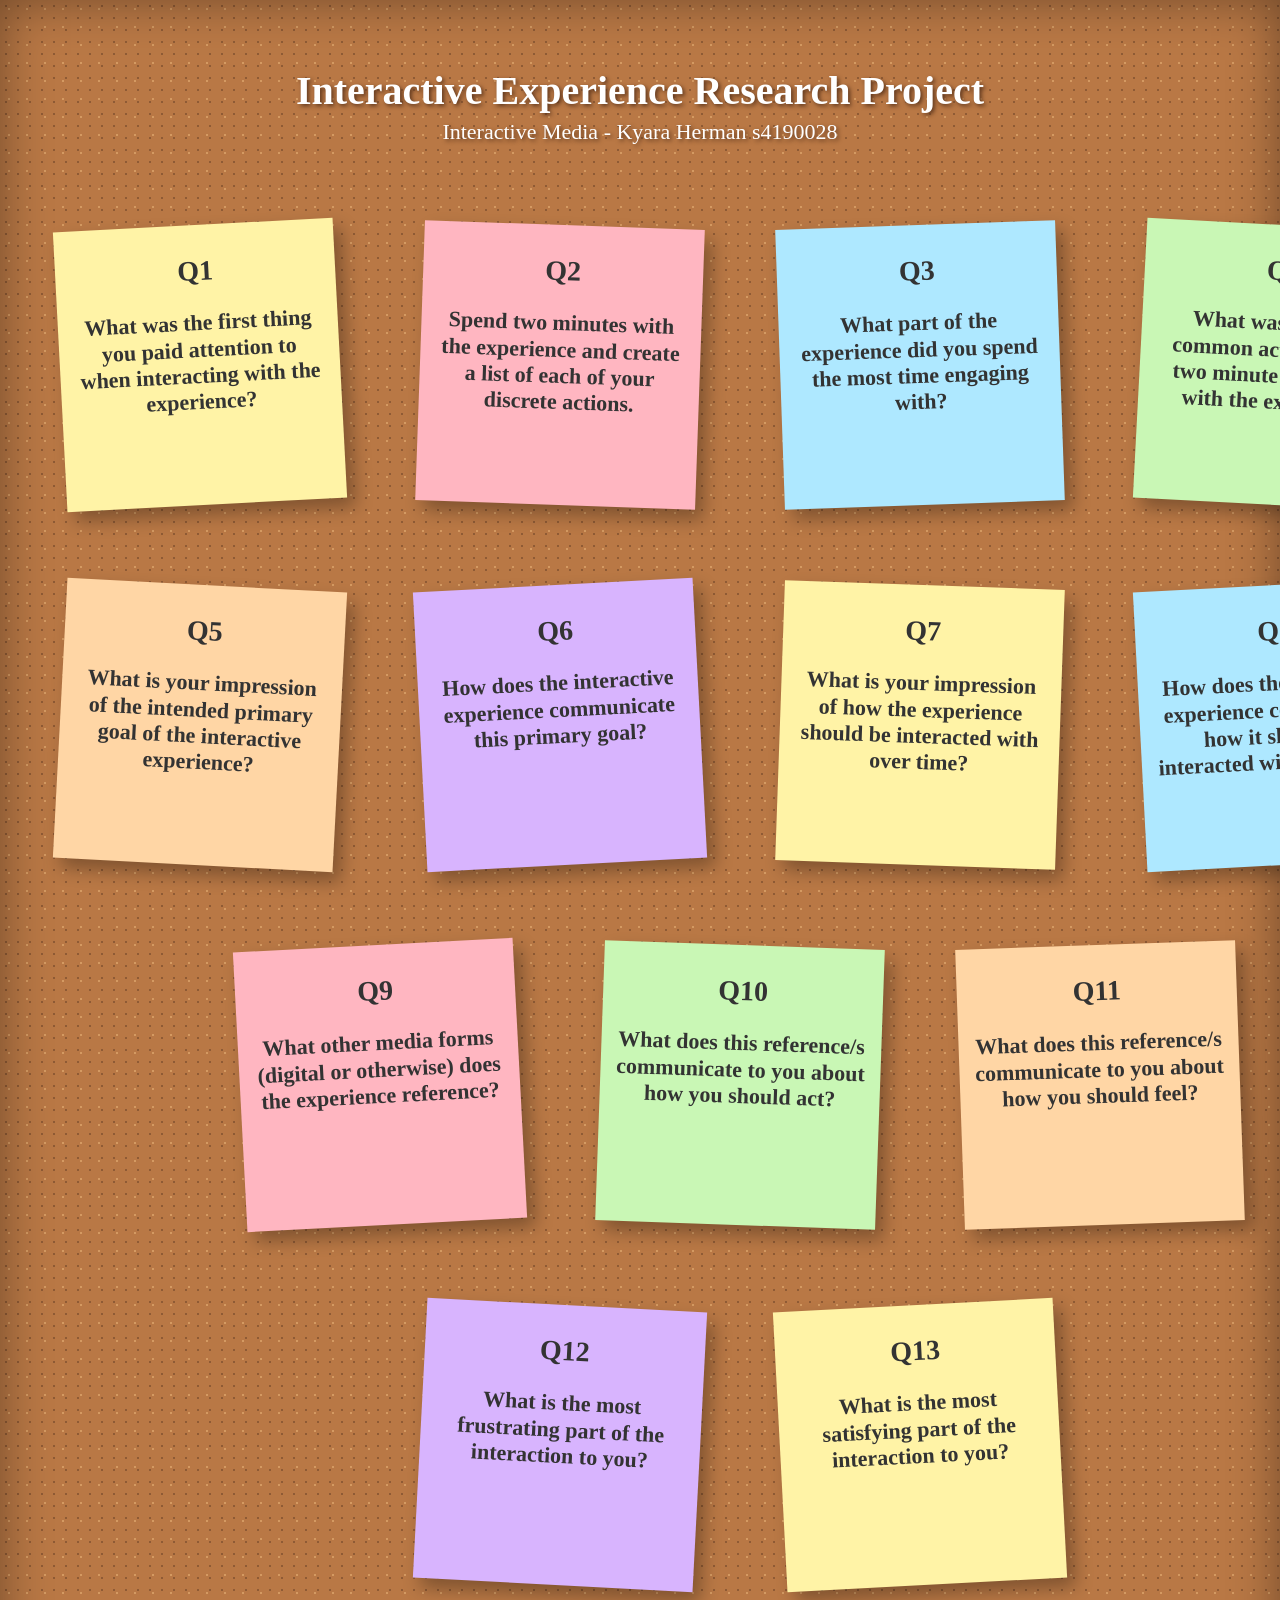
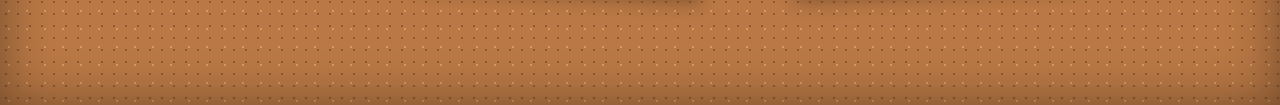
==== Assessment1/index.html @ b65ceee5 "Update index.html" ====
<!DOCTYPE html>
<html lang="en">
<head>
    <meta charset="UTF-8">
    <meta name="viewport" content="width=device-width, initial-scale=1.0">

    <title>Interactive Experience Research Project</title>

    <link rel="stylesheet" href="style.css">
</head>

<body>

<div class="corkboard">

    <h1>Interactive Experience Research Project</h1>
    <h2>Interactive Media - Kyara Herman s4190028</h2>


    <!-- ========================= -->
    <!-- STICKY NOTES -->
    <!-- ========================= -->

    <div class="notes">


        <!-- ROW 1 -->

        <div class="note-row">

            <!-- Q1 -->
            <div class="interactive-note">
                <input type="checkbox" id="q1">

                <label for="q1" class="sticky-note">
                    <h2>Q1</h2>
                    <h3>What was the first thing you paid attention to when interacting with the experience?</h3>
                </label>

                <div class="popup">
                    <label for="q1" class="popup-background"></label>

                    <div class="big-note">
                        <h2>Q1</h2>
                        <p>The first thing I paid attention to was how interactive it was. The experience heavily relies on user participation. I had to scroll to each section to read and the headings would bend to the direction I scrolled in. In the opening page, I was able to read a brief introduction of the experience by dragging my cursor around, which revealed a path of words. The doodles also followed the direction of my cursor. I was also able to pause or skip the video anytime I wanted. I found this very unique and interesting and it stood out to me.</p>
                    </div>
                </div>
            </div>


            <!-- Q2 -->
            <div class="interactive-note">
                <input type="checkbox" id="q2">

                <label for="q2" class="sticky-note">
                    <h2>Q2</h2>
                    <h3>Spend two minutes with the experience and create a list of each of your discrete actions.</h3>
                </label>

                <div class="popup">
                    <label for="q2" class="popup-background"></label>

                    <div class="big-note">
                        <h2>Q2</h2>
                        <p>YOUR ANSWER HERE</p>
                    </div>
                </div>
            </div>


            <!-- Q3 -->
            <div class="interactive-note">
                <input type="checkbox" id="q3">

                <label for="q3" class="sticky-note">
                    <h2>Q3</h2>
                    <h3>What part of the experience did you spend the most time engaging with?</h3>
                </label>

                <div class="popup">
                    <label for="q3" class="popup-background"></label>

                    <div class="big-note">
                        <h2>Q3</h2>
                        <p>YOUR ANSWER HERE</p>
                    </div>
                </div>
            </div>


            <!-- Q4 -->
            <div class="interactive-note">
                <input type="checkbox" id="q4">

                <label for="q4" class="sticky-note">
                    <h2>Q4</h2>
                    <h3>What was the most common action in your two minute interaction with the experience?</h3>
                </label>

                <div class="popup">
                    <label for="q4" class="popup-background"></label>

                    <div class="big-note">
                        <h2>Q4</h2>
                        <p>YOUR ANSWER HERE</p>
                    </div>
                </div>
            </div>

        </div>


        <!-- ROW 2 -->

        <div class="note-row">

            <!-- Q5 -->
            <div class="interactive-note">
                <input type="checkbox" id="q5">

                <label for="q5" class="sticky-note">
                    <h2>Q5</h2>
                    <h3>What is your impression of the intended primary goal of the interactive experience?</h3>
                </label>

                <div class="popup">
                    <label for="q5" class="popup-background"></label>

                    <div class="big-note">
                        <h2>Q5</h2>
                        <p>YOUR ANSWER HERE</p>
                    </div>
                </div>
            </div>


            <!-- Q6 -->
            <div class="interactive-note">
                <input type="checkbox" id="q6">

                <label for="q6" class="sticky-note">
                    <h2>Q6</h2>
                    <h3>How does the interactive experience communicate this primary goal?</h3>
                </label>

                <div class="popup">
                    <label for="q6" class="popup-background"></label>

                    <div class="big-note">
                        <h2>Q6</h2>
                        <p>YOUR ANSWER HERE</p>
                    </div>
                </div>
            </div>


            <!-- Q7 -->
            <div class="interactive-note">
                <input type="checkbox" id="q7">

                <label for="q7" class="sticky-note">
                    <h2>Q7</h2>
                    <h3>What is your impression of how the experience should be interacted with over time?</h3>
                </label>

                <div class="popup">
                    <label for="q7" class="popup-background"></label>

                    <div class="big-note">
                        <h2>Q7</h2>
                        <p>YOUR ANSWER HERE</p>
                    </div>
                </div>
            </div>


            <!-- Q8 -->
            <div class="interactive-note">
                <input type="checkbox" id="q8">

                <label for="q8" class="sticky-note">
                    <h2>Q8</h2>
                    <h3>How does the interactive experience communicate how it should be interacted with over time?</h3>
                </label>

                <div class="popup">
                    <label for="q8" class="popup-background"></label>

                    <div class="big-note">
                        <h2>Q8</h2>
                        <p>YOUR ANSWER HERE</p>
                    </div>
                </div>
            </div>

        </div>


        <!-- ROW 3 -->

        <div class="note-row">

            <!-- Q9 -->
            <div class="interactive-note">
                <input type="checkbox" id="q9">

                <label for="q9" class="sticky-note">
                    <h2>Q9</h2>
                    <h3>What other media forms (digital or otherwise) does the experience reference?</h3>
                </label>

                <div class="popup">
                    <label for="q9" class="popup-background"></label>

                    <div class="big-note">
                        <h2>Q9</h2>
                        <p>YOUR ANSWER HERE</p>
                    </div>
                </div>
            </div>


            <!-- Q10 -->
            <div class="interactive-note">
                <input type="checkbox" id="q10">

                <label for="q10" class="sticky-note">
                    <h2>Q10</h2>
                    <h3>What does this reference/s communicate to you about how you should act?</h3>
                </label>

                <div class="popup">
                    <label for="q10" class="popup-background"></label>

                    <div class="big-note">
                        <h2>Q10</h2>
                        <p>YOUR ANSWER HERE</p>
                    </div>
                </div>
            </div>


            <!-- Q11 -->
            <div class="interactive-note">
                <input type="checkbox" id="q11">

                <label for="q11" class="sticky-note">
                    <h2>Q11</h2>
                    <h3>What does this reference/s communicate to you about how you should feel?</h3>
                </label>

                <div class="popup">
                    <label for="q11" class="popup-background"></label>

                    <div class="big-note">
                        <h2>Q11</h2>
                        <p>YOUR ANSWER HERE</p>
                    </div>
                </div>
            </div>

        </div>


        <!-- ROW 4 -->

        <div class="note-row">

            <!-- Q12 -->
            <div class="interactive-note">
                <input type="checkbox" id="q12">

                <label for="q12" class="sticky-note">
                    <h2>Q12</h2>
                    <h3>What is the most frustrating part of the interaction to you?</h3>
                </label>

                <div class="popup">
                    <label for="q12" class="popup-background"></label>

                    <div class="big-note">
                        <h2>Q12</h2>
                        <p>YOUR ANSWER HERE</p>
                    </div>
                </div>
            </div>


            <!-- Q13 -->
            <div class="interactive-note">
                <input type="checkbox" id="q13">

                <label for="q13" class="sticky-note">
                    <h2>Q13</h2>
                    <h3>What is the most satisfying part of the interaction to you?</h3>
                </label>

                <div class="popup">
                    <label for="q13" class="popup-background"></label>

                    <div class="big-note">
                        <h2>Q13</h2>
                        <p>YOUR ANSWER HERE</p>
                    </div>
                </div>
            </div>

        </div>

    </div>

</div>

</body>
</html>
---- Assessment1/style.css ----
body {
    margin: 0;
    font-family: Arial, sans-serif;
}

.corkboard {
    min-height: 100vh;
    position: relative;
    padding: 40px;
    background-color: #b97845;
    background-image:
        radial-gradient(#8f5b35 1px, transparent 1px),
        radial-gradient(#d49a62 1px, transparent 1px);
    background-size: 12px 12px, 18px 18px;
    box-shadow: inset 0 0 50px rgba(0, 0, 0, 0.4);
}

h1 {
    text-align: center;
    color: white;
    font-size: 40px;
    font-family: Georgia, serif;
    text-shadow: 2px 2px 4px #5c351c;
    margin-bottom: 5px;
}

.corkboard > h2 {
    text-align: center;
    color: white;
    font-size: 22px;
    font-weight: normal;
    font-family: Georgia, serif;
    text-shadow: 2px 2px 4px #5c351c;
    margin-top: 0;
}

.notes {
    display: flex;
    flex-direction: column;
    gap: 80px;
    margin: 80px auto;
    width: 1400px;
}

.note-row {
    display: flex;
    justify-content: center;
    gap: 80px;
}

.interactive-note {
    position: relative;
}

.interactive-note input {
    display: none;
}

.sticky-note {
    display: block;
    position: relative;
    width: 280px;
    height: 280px;
    padding: 15px;
    box-sizing: border-box;
    box-shadow:
        8px 10px 18px rgba(0, 0, 0, 0.3);
    font-family: Georgia, serif;
    cursor: pointer;
}

.sticky-note:hover {
    box-shadow:
        10px 14px 22px rgba(0, 0, 0, 0.4);
    transform: scale(1.03) rotate(0deg) !important;
    transition: 0.2s;
}

.sticky-note h2 {
    font-size: 28px;
    font-family: Georgia, serif;
    color: #333;
    margin-top: 15px;
    text-shadow: none;
    text-align: center;
}

.sticky-note h3 {
    font-size: 22px;
    font-family: Georgia, serif;
    color: #333;
    margin-top: 10px;
    text-shadow: none;
    text-align: center;
    line-height: 1.2;
    overflow-wrap: break-word;
}


/* =========================
   NOTE COLOURS
   ========================= */


/* ROW 1 */

.note-row:nth-child(1) .interactive-note:nth-child(1) .sticky-note {
    background: #fff3a6;
}

.note-row:nth-child(1) .interactive-note:nth-child(2) .sticky-note {
    background: #ffb6c1;
}

.note-row:nth-child(1) .interactive-note:nth-child(3) .sticky-note {
    background: #aee8ff;
}

.note-row:nth-child(1) .interactive-note:nth-child(4) .sticky-note {
    background: #c9f7b5;
}


/* ROW 2 */

.note-row:nth-child(2) .interactive-note:nth-child(1) .sticky-note {
    background: #ffd6a5;
}

.note-row:nth-child(2) .interactive-note:nth-child(2) .sticky-note {
    background: #d8b4fe;
}

.note-row:nth-child(2) .interactive-note:nth-child(3) .sticky-note {
    background: #fff3a6;
}

.note-row:nth-child(2) .interactive-note:nth-child(4) .sticky-note {
    background: #aee8ff;
}


/* ROW 3 */

.note-row:nth-child(3) .interactive-note:nth-child(1) .sticky-note {
    background: #ffb6c1;
}

.note-row:nth-child(3) .interactive-note:nth-child(2) .sticky-note {
    background: #c9f7b5;
}

.note-row:nth-child(3) .interactive-note:nth-child(3) .sticky-note {
    background: #ffd6a5;
}


/* ROW 4 */

.note-row:nth-child(4) .interactive-note:nth-child(1) .sticky-note {
    background: #d8b4fe;
}

.note-row:nth-child(4) .interactive-note:nth-child(2) .sticky-note {
    background: #fff3a6;
}


/* =========================
   NOTE ROTATIONS
   ========================= */


/* ROW 1 */

.note-row:nth-child(1) .interactive-note:nth-child(1) .sticky-note {
    transform: rotate(-3deg);
}

.note-row:nth-child(1) .interactive-note:nth-child(2) .sticky-note {
    transform: rotate(2deg);
}

.note-row:nth-child(1) .interactive-note:nth-child(3) .sticky-note {
    transform: rotate(-2deg);
}

.note-row:nth-child(1) .interactive-note:nth-child(4) .sticky-note {
    transform: rotate(3deg);
}


/* ROW 2 */

.note-row:nth-child(2) .interactive-note:nth-child(1) .sticky-note {
    transform: rotate(3deg);
}

.note-row:nth-child(2) .interactive-note:nth-child(2) .sticky-note {
    transform: rotate(-3deg);
}

.note-row:nth-child(2) .interactive-note:nth-child(3) .sticky-note {
    transform: rotate(2deg);
}

.note-row:nth-child(2) .interactive-note:nth-child(4) .sticky-note {
    transform: rotate(-3deg);
}


/* ROW 3 */

.note-row:nth-child(3) .interactive-note:nth-child(1) .sticky-note {
    transform: rotate(-3deg);
}

.note-row:nth-child(3) .interactive-note:nth-child(2) .sticky-note {
    transform: rotate(2deg);
}

.note-row:nth-child(3) .interactive-note:nth-child(3) .sticky-note {
    transform: rotate(-2deg);
}


/* ROW 4 */

.note-row:nth-child(4) .interactive-note:nth-child(1) .sticky-note {
    transform: rotate(3deg);
}

.note-row:nth-child(4) .interactive-note:nth-child(2) .sticky-note {
    transform: rotate(-3deg);
}


/* =========================
   POPUP
   ========================= */

.popup {
    display: none;

    position: fixed;

    top: 0;
    left: 0;

    width: 100vw;
    height: 100vh;

    justify-content: center;
    align-items: center;

    z-index: 9999;
}


/* Show popup when checkbox is checked */

.interactive-note input:checked ~ .popup {
    display: flex;
}


/* =========================
   DARK BACKGROUND
   ========================= */

.popup-background {
    position: absolute;

    top: 0;
    left: 0;

    width: 100%;
    height: 100%;

    background: rgba(0, 0, 0, 0.5);

    cursor: pointer;
}


/* =========================
   BIG STICKY NOTE
   ========================= */

.big-note {
    position: relative;

    z-index: 10000;

    width: 600px;
    min-height: 450px;

    padding: 60px;

    box-sizing: border-box;

    box-shadow:
        10px 15px 30px rgba(0, 0, 0, 0.4);

    transform: rotate(-2deg);

    text-align: center;
}


/* =========================
   BIG NOTE HEADING
   ========================= */

.big-note h2 {
    font-family: Georgia, serif;

    font-size: 42px;

    color: #333;

    text-shadow: none;

    margin-bottom: 30px;
}


/* =========================
   BIG NOTE ANSWER
   ========================= */

.big-note p {
    font-family: Georgia, serif;

    font-size: 23px;

    line-height: 1.6;

    color: #333;
}

/* =========================
   BIG NOTE COLOURS
   ========================= */

/* Q1 */
.note-row:nth-child(1) .interactive-note:nth-child(1) .big-note {
    background: #fff3a6;
}

/* Q2 */
.note-row:nth-child(1) .interactive-note:nth-child(2) .big-note {
    background: #ffb6c1;
}

/* Q3 */
.note-row:nth-child(1) .interactive-note:nth-child(3) .big-note {
    background: #aee8ff;
}

/* Q4 */
.note-row:nth-child(1) .interactive-note:nth-child(4) .big-note {
    background: #c9f7b5;
}


/* ROW 2 */

/* Q5 */
.note-row:nth-child(2) .interactive-note:nth-child(1) .big-note {
    background: #ffd6a5;
}

/* Q6 */
.note-row:nth-child(2) .interactive-note:nth-child(2) .big-note {
    background: #d8b4fe;
}

/* Q7 */
.note-row:nth-child(2) .interactive-note:nth-child(3) .big-note {
    background: #fff3a6;
}

/* Q8 */
.note-row:nth-child(2) .interactive-note:nth-child(4) .big-note {
    background: #aee8ff;
}


/* ROW 3 */

/* Q9 */
.note-row:nth-child(3) .interactive-note:nth-child(1) .big-note {
    background: #ffb6c1;
}

/* Q10 */
.note-row:nth-child(3) .interactive-note:nth-child(2) .big-note {
    background: #c9f7b5;
}

/* Q11 */
.note-row:nth-child(3) .interactive-note:nth-child(3) .big-note {
    background: #ffd6a5;
}


/* ROW 4 */

/* Q12 */
.note-row:nth-child(4) .interactive-note:nth-child(1) .big-note {
    background: #d8b4fe;
}

/* Q13 */
.note-row:nth-child(4) .interactive-note:nth-child(2) .big-note {
    background: #fff3a6;
}
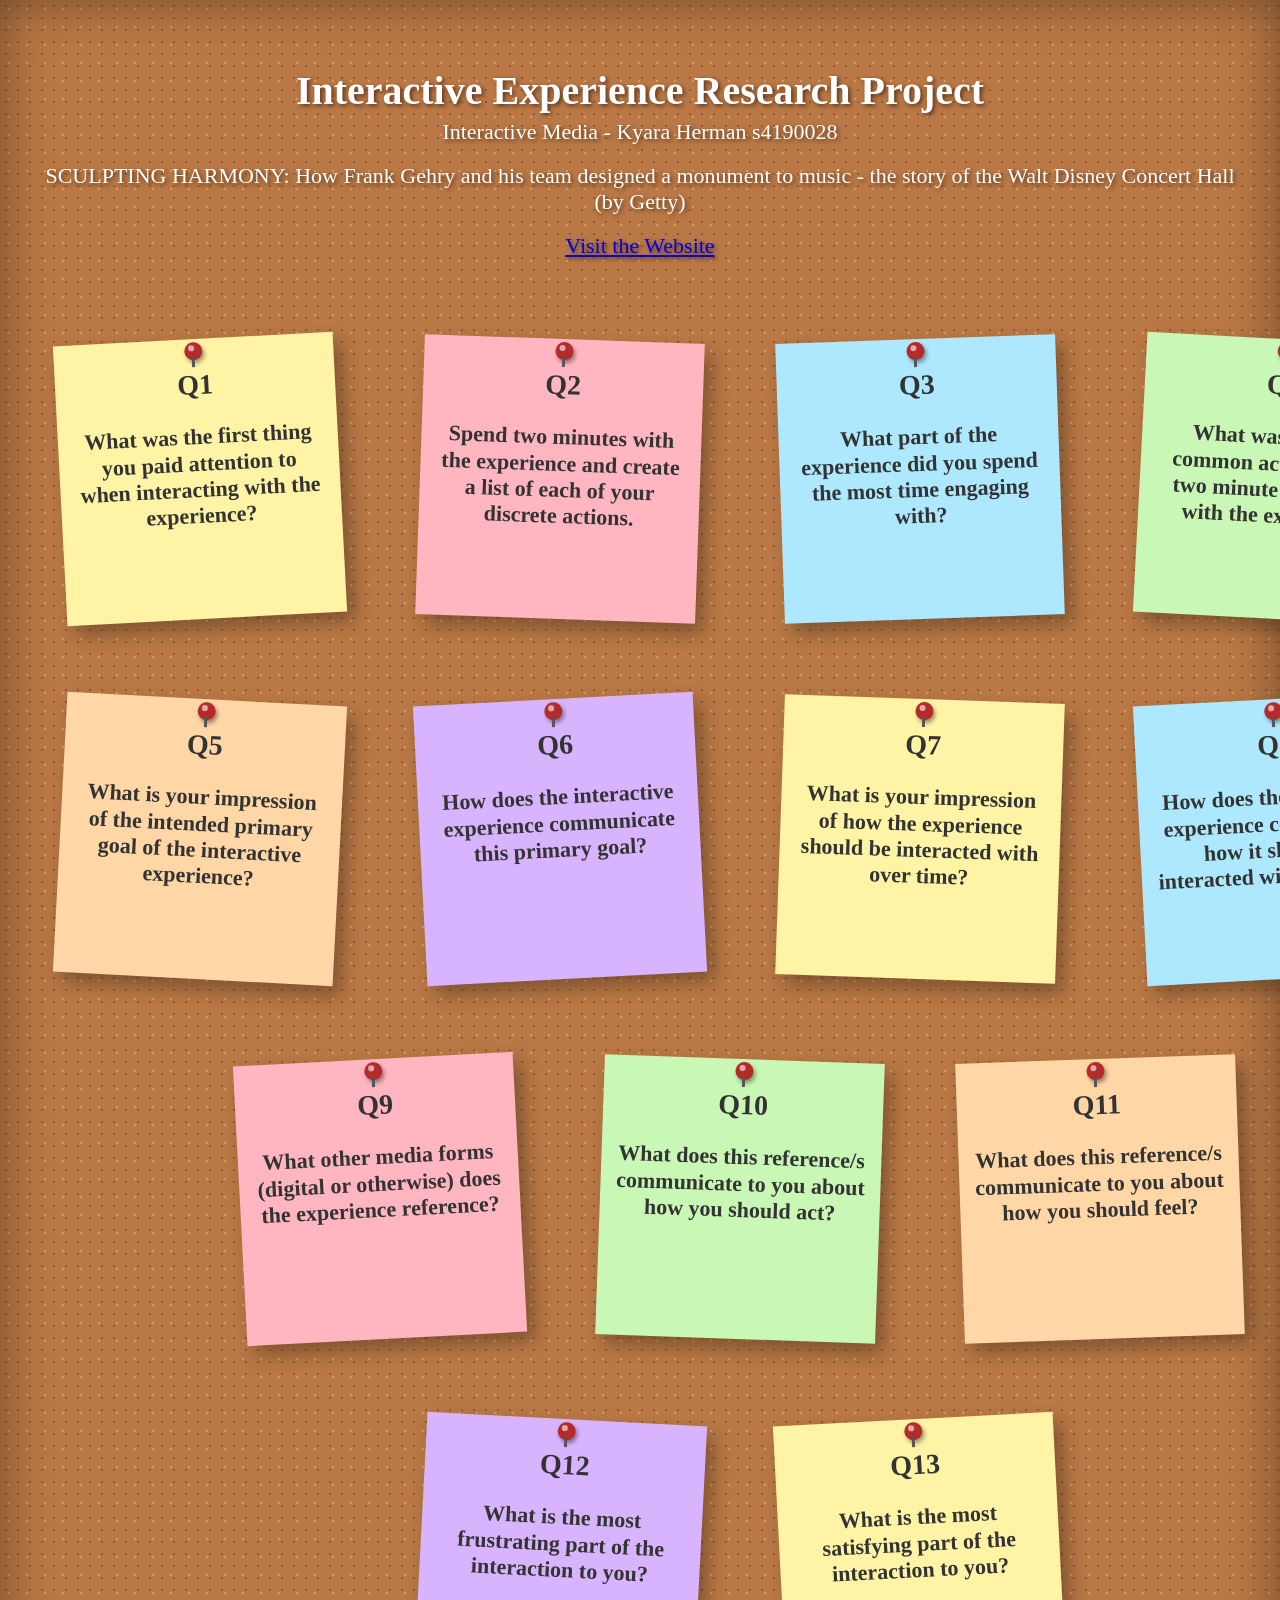
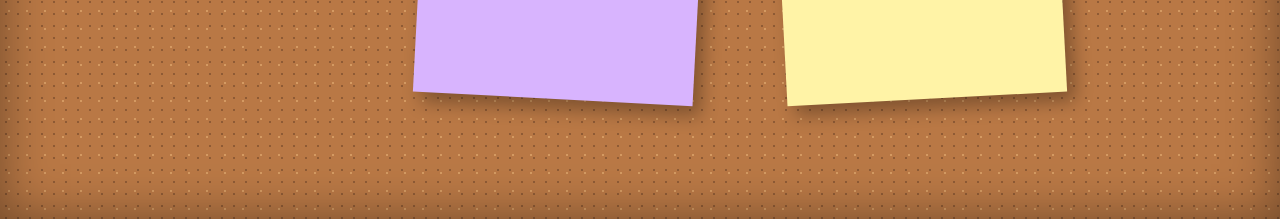
==== commit 5d51e7bb: "Update index.html" ====
--- a/Assessment1/index.html
+++ b/Assessment1/index.html
@@ -15,17 +15,11 @@
 
     <h1>Interactive Experience Research Project</h1>
     <h2>Interactive Media - Kyara Herman s4190028</h2>
-
-
-    <!-- ========================= -->
-    <!-- STICKY NOTES -->
-    <!-- ========================= -->
+    <h2>SCULPTING HARMONY: How Frank Gehry and his team designed a monument to music - the story of the Walt Disney Concert Hall (by Getty) </h2>
+   <h2> <a href="https://gehry.getty.edu/" target="_blank">Visit the Website</a></h2>
+
 
     <div class="notes">
-
-
-        <!-- ROW 1 -->
-
         <div class="note-row">
 
             <!-- Q1 -->
@@ -33,6 +27,7 @@
                 <input type="checkbox" id="q1">
 
                 <label for="q1" class="sticky-note">
+                    <div class="pushpin"></div>
                     <h2>Q1</h2>
                     <h3>What was the first thing you paid attention to when interacting with the experience?</h3>
                 </label>
@@ -53,6 +48,7 @@
                 <input type="checkbox" id="q2">
 
                 <label for="q2" class="sticky-note">
+                    <div class="pushpin"></div>
                     <h2>Q2</h2>
                     <h3>Spend two minutes with the experience and create a list of each of your discrete actions.</h3>
                 </label>
@@ -62,7 +58,7 @@
 
                     <div class="big-note">
                         <h2>Q2</h2>
-                        <p>YOUR ANSWER HERE</p>
+                        <p>Opened the website, looked at the title, dragged my cursor around as it drags out a brief introduction of the site, scrolled down through the opening section, read the introduction about Frank Gehry and the Walt Disney Concert Hall, continued scrolling into Chapter I, watched an interactive video of Chapter I: Ship in the Box, looked at the images and architectural models, read information about the interior design, continued scrolling into Chapter II, watched an interactive video of Chapter II: Sails of Steel, looked at the exterior models and sketches, read about Gehry’s design process, continued scrolling into Chapter III and watched an interactive video of Chapter III: Bouquet of Sound.</p>
                     </div>
                 </div>
             </div>
@@ -73,6 +69,7 @@
                 <input type="checkbox" id="q3">
 
                 <label for="q3" class="sticky-note">
+                    <div class="pushpin"></div>
                     <h2>Q3</h2>
                     <h3>What part of the experience did you spend the most time engaging with?</h3>
                 </label>
@@ -82,7 +79,8 @@
 
                     <div class="big-note">
                         <h2>Q3</h2>
-                        <p>YOUR ANSWER HERE</p>
+                        <p>I spent the most time watching the videos of each chapter. I found them very entertaining, being able to see Frank Gehry’s process in making the Walt Disney Concert Hall.
+</p>
                     </div>
                 </div>
             </div>
@@ -93,6 +91,7 @@
                 <input type="checkbox" id="q4">
 
                 <label for="q4" class="sticky-note">
+                    <div class="pushpin"></div>
                     <h2>Q4</h2>
                     <h3>What was the most common action in your two minute interaction with the experience?</h3>
                 </label>
@@ -102,7 +101,7 @@
 
                     <div class="big-note">
                         <h2>Q4</h2>
-                        <p>YOUR ANSWER HERE</p>
+                        <p>The most common action was scrolling. The experiences is mainly designed around scrolling through the story, so I had to repeatedly scroll down to move through the different chapters and sections to discover new information.</p>
                     </div>
                 </div>
             </div>
@@ -110,8 +109,6 @@
         </div>
 
 
-        <!-- ROW 2 -->
-
         <div class="note-row">
 
             <!-- Q5 -->
@@ -119,6 +116,7 @@
                 <input type="checkbox" id="q5">
 
                 <label for="q5" class="sticky-note">
+                    <div class="pushpin"></div>
                     <h2>Q5</h2>
                     <h3>What is your impression of the intended primary goal of the interactive experience?</h3>
                 </label>
@@ -128,7 +126,8 @@
 
                     <div class="big-note">
                         <h2>Q5</h2>
-                        <p>YOUR ANSWER HERE</p>
+                        <p>I think the main goal is to educate the audience about how the Walt Disney Concert Hall was designed and built, while also showing the creative process behind Frank Gehry’s architecture. The experience  was just for showing the finished building, it was also to show the experimentation, models, and decisions that led to it.
+</p>
                     </div>
                 </div>
             </div>
@@ -139,6 +138,7 @@
                 <input type="checkbox" id="q6">
 
                 <label for="q6" class="sticky-note">
+                    <div class="pushpin"></div>
                     <h2>Q6</h2>
                     <h3>How does the interactive experience communicate this primary goal?</h3>
                 </label>
@@ -148,7 +148,7 @@
 
                     <div class="big-note">
                         <h2>Q6</h2>
-                        <p>YOUR ANSWER HERE</p>
+                        <p>It communicates this through the combination of written information, photographs, sketches, models, animation, videos, and music. The experience is divided into three chapters; Ship in the Box, Sails of Steel, and Bouquet of Sound, which make the experience feel like a story.</p>
                     </div>
                 </div>
             </div>
@@ -159,6 +159,7 @@
                 <input type="checkbox" id="q7">
 
                 <label for="q7" class="sticky-note">
+                    <div class="pushpin"></div>
                     <h2>Q7</h2>
                     <h3>What is your impression of how the experience should be interacted with over time?</h3>
                 </label>
@@ -168,7 +169,7 @@
 
                     <div class="big-note">
                         <h2>Q7</h2>
-                        <p>YOUR ANSWER HERE</p>
+                        <p>I think it is designed to be explored for longer than just a few minutes. Users could spend around 10-20 minutes going through the main story itself, but could also return multiple times to look at specific models, imaged, or section in more detail. The videos also take quite awhile, and users might even goo back to watch it again for better understanding.</p>
                     </div>
                 </div>
             </div>
@@ -179,6 +180,7 @@
                 <input type="checkbox" id="q8">
 
                 <label for="q8" class="sticky-note">
+                    <div class="pushpin"></div>
                     <h2>Q8</h2>
                     <h3>How does the interactive experience communicate how it should be interacted with over time?</h3>
                 </label>
@@ -188,7 +190,7 @@
 
                     <div class="big-note">
                         <h2>Q8</h2>
-                        <p>YOUR ANSWER HERE</p>
+                        <p>The website communicated this through its scrolling and chapter system. It encourages viewers to keep moving through the story rather than simply looking at just one page. In the end, it also includes an index of all the archival materials, suggesting that viewers can explore individual pieces of the collection after experiencing the main story. </p>
                     </div>
                 </div>
             </div>
@@ -196,8 +198,6 @@
         </div>
 
 
-        <!-- ROW 3 -->
-
         <div class="note-row">
 
             <!-- Q9 -->
@@ -205,6 +205,7 @@
                 <input type="checkbox" id="q9">
 
                 <label for="q9" class="sticky-note">
+                    <div class="pushpin"></div>
                     <h2>Q9</h2>
                     <h3>What other media forms (digital or otherwise) does the experience reference?</h3>
                 </label>
@@ -214,7 +215,7 @@
 
                     <div class="big-note">
                         <h2>Q9</h2>
-                        <p>YOUR ANSWER HERE</p>
+                        <p>It references several different media forms, including online exhibitions/websites, photography, film and video interviews, architectural drawings and sketches, physical models, 3D digital modeling, animation, archival documents, music, drone footage, and more.</p>
                     </div>
                 </div>
             </div>
@@ -225,6 +226,7 @@
                 <input type="checkbox" id="q10">
 
                 <label for="q10" class="sticky-note">
+                    <div class="pushpin"></div>
                     <h2>Q10</h2>
                     <h3>What does this reference/s communicate to you about how you should act?</h3>
                 </label>
@@ -234,7 +236,7 @@
 
                     <div class="big-note">
                         <h2>Q10</h2>
-                        <p>YOUR ANSWER HERE</p>
+                        <p>It makes me feel like I should actively explore the information rather than just read it passively. I feel encouraged to scroll, look closely at the visuals, interact with different section, and take my time looking at each material.</p>
                     </div>
                 </div>
             </div>
@@ -245,6 +247,7 @@
                 <input type="checkbox" id="q11">
 
                 <label for="q11" class="sticky-note">
+                    <div class="pushpin"></div>
                     <h2>Q11</h2>
                     <h3>What does this reference/s communicate to you about how you should feel?</h3>
                 </label>
@@ -254,7 +257,7 @@
 
                     <div class="big-note">
                         <h2>Q11</h2>
-                        <p>YOUR ANSWER HERE</p>
+                        <p>It makes the experience feel more immersive and interesting than a traditional research article. The combination of music, visuals, animation, and storytelling make me feel curious and encourages me to discover how the building was created.</p>
                     </div>
                 </div>
             </div>
@@ -262,8 +265,6 @@
         </div>
 
 
-        <!-- ROW 4 -->
-
         <div class="note-row">
 
             <!-- Q12 -->
@@ -271,6 +272,7 @@
                 <input type="checkbox" id="q12">
 
                 <label for="q12" class="sticky-note">
+                    <div class="pushpin"></div>
                     <h2>Q12</h2>
                     <h3>What is the most frustrating part of the interaction to you?</h3>
                 </label>
@@ -280,7 +282,7 @@
 
                     <div class="big-note">
                         <h2>Q12</h2>
-                        <p>YOUR ANSWER HERE</p>
+                        <p>The amount of scrolling can become slightly frustrating as there is a lot of information and some sections take time to move through. If I want to quickly find a particular piece of information, the scrolling format is less convenient  than a traditional webpage with clear menus.</p>
                     </div>
                 </div>
             </div>
@@ -291,6 +293,7 @@
                 <input type="checkbox" id="q13">
 
                 <label for="q13" class="sticky-note">
+                    <div class="pushpin"></div>
                     <h2>Q13</h2>
                     <h3>What is the most satisfying part of the interaction to you?</h3>
                 </label>
@@ -300,7 +303,7 @@
 
                     <div class="big-note">
                         <h2>Q13</h2>
-                        <p>YOUR ANSWER HERE</p>
+                        <p>I would say the most satisfying part is seeing the design process through the different models and sketches. It is interesting to see how simply physical models and drawings gradually developed into such. Complex building. The interactive format makes the research feel more like discovering the design process rather than simply reading about it.</p>
                     </div>
                 </div>
             </div>
--- a/Assessment1/style.css
+++ b/Assessment1/style.css
@@ -96,71 +96,45 @@
     overflow-wrap: break-word;
 }
 
-
 /* =========================
    NOTE COLOURS
    ========================= */
-
-
-/* ROW 1 */
-
 .note-row:nth-child(1) .interactive-note:nth-child(1) .sticky-note {
     background: #fff3a6;
 }
-
 .note-row:nth-child(1) .interactive-note:nth-child(2) .sticky-note {
     background: #ffb6c1;
 }
-
 .note-row:nth-child(1) .interactive-note:nth-child(3) .sticky-note {
     background: #aee8ff;
 }
-
 .note-row:nth-child(1) .interactive-note:nth-child(4) .sticky-note {
     background: #c9f7b5;
 }
-
-
-/* ROW 2 */
-
 .note-row:nth-child(2) .interactive-note:nth-child(1) .sticky-note {
     background: #ffd6a5;
 }
-
 .note-row:nth-child(2) .interactive-note:nth-child(2) .sticky-note {
     background: #d8b4fe;
 }
-
 .note-row:nth-child(2) .interactive-note:nth-child(3) .sticky-note {
     background: #fff3a6;
 }
-
 .note-row:nth-child(2) .interactive-note:nth-child(4) .sticky-note {
     background: #aee8ff;
 }
-
-
-/* ROW 3 */
-
 .note-row:nth-child(3) .interactive-note:nth-child(1) .sticky-note {
     background: #ffb6c1;
 }
-
 .note-row:nth-child(3) .interactive-note:nth-child(2) .sticky-note {
     background: #c9f7b5;
 }
-
 .note-row:nth-child(3) .interactive-note:nth-child(3) .sticky-note {
     background: #ffd6a5;
 }
-
-
-/* ROW 4 */
-
 .note-row:nth-child(4) .interactive-note:nth-child(1) .sticky-note {
     background: #d8b4fe;
 }
-
 .note-row:nth-child(4) .interactive-note:nth-child(2) .sticky-note {
     background: #fff3a6;
 }
@@ -170,66 +144,42 @@
    NOTE ROTATIONS
    ========================= */
 
-
-/* ROW 1 */
-
 .note-row:nth-child(1) .interactive-note:nth-child(1) .sticky-note {
     transform: rotate(-3deg);
 }
-
 .note-row:nth-child(1) .interactive-note:nth-child(2) .sticky-note {
     transform: rotate(2deg);
 }
-
 .note-row:nth-child(1) .interactive-note:nth-child(3) .sticky-note {
     transform: rotate(-2deg);
 }
-
 .note-row:nth-child(1) .interactive-note:nth-child(4) .sticky-note {
     transform: rotate(3deg);
 }
-
-
-/* ROW 2 */
-
 .note-row:nth-child(2) .interactive-note:nth-child(1) .sticky-note {
     transform: rotate(3deg);
 }
-
 .note-row:nth-child(2) .interactive-note:nth-child(2) .sticky-note {
     transform: rotate(-3deg);
 }
-
 .note-row:nth-child(2) .interactive-note:nth-child(3) .sticky-note {
     transform: rotate(2deg);
 }
-
 .note-row:nth-child(2) .interactive-note:nth-child(4) .sticky-note {
     transform: rotate(-3deg);
 }
-
-
-/* ROW 3 */
-
 .note-row:nth-child(3) .interactive-note:nth-child(1) .sticky-note {
     transform: rotate(-3deg);
 }
-
 .note-row:nth-child(3) .interactive-note:nth-child(2) .sticky-note {
     transform: rotate(2deg);
 }
-
 .note-row:nth-child(3) .interactive-note:nth-child(3) .sticky-note {
     transform: rotate(-2deg);
 }
-
-
-/* ROW 4 */
-
 .note-row:nth-child(4) .interactive-note:nth-child(1) .sticky-note {
     transform: rotate(3deg);
 }
-
 .note-row:nth-child(4) .interactive-note:nth-child(2) .sticky-note {
     transform: rotate(-3deg);
 }
@@ -241,18 +191,13 @@
 
 .popup {
     display: none;
-
     position: fixed;
-
     top: 0;
     left: 0;
-
     width: 100vw;
     height: 100vh;
-
     justify-content: center;
     align-items: center;
-
     z-index: 9999;
 }
 
@@ -270,15 +215,11 @@
 
 .popup-background {
     position: absolute;
-
     top: 0;
     left: 0;
-
     width: 100%;
     height: 100%;
-
     background: rgba(0, 0, 0, 0.5);
-
     cursor: pointer;
 }
 
@@ -289,21 +230,13 @@
 
 .big-note {
     position: relative;
-
     z-index: 10000;
-
     width: 600px;
     min-height: 450px;
-
     padding: 60px;
-
     box-sizing: border-box;
-
     box-shadow:
         10px 15px 30px rgba(0, 0, 0, 0.4);
-
-    transform: rotate(-2deg);
-
     text-align: center;
 }
 
@@ -314,13 +247,9 @@
 
 .big-note h2 {
     font-family: Georgia, serif;
-
     font-size: 42px;
-
     color: #333;
-
     text-shadow: none;
-
     margin-bottom: 30px;
 }
 
@@ -331,88 +260,117 @@
 
 .big-note p {
     font-family: Georgia, serif;
-
     font-size: 23px;
-
     line-height: 1.6;
-
     color: #333;
 }
 
+
 /* =========================
    BIG NOTE COLOURS
    ========================= */
 
-/* Q1 */
 .note-row:nth-child(1) .interactive-note:nth-child(1) .big-note {
     background: #fff3a6;
 }
-
-/* Q2 */
 .note-row:nth-child(1) .interactive-note:nth-child(2) .big-note {
     background: #ffb6c1;
 }
-
-/* Q3 */
 .note-row:nth-child(1) .interactive-note:nth-child(3) .big-note {
     background: #aee8ff;
 }
-
-/* Q4 */
 .note-row:nth-child(1) .interactive-note:nth-child(4) .big-note {
     background: #c9f7b5;
 }
-
-
-/* ROW 2 */
-
-/* Q5 */
 .note-row:nth-child(2) .interactive-note:nth-child(1) .big-note {
     background: #ffd6a5;
 }
-
-/* Q6 */
 .note-row:nth-child(2) .interactive-note:nth-child(2) .big-note {
     background: #d8b4fe;
 }
-
-/* Q7 */
 .note-row:nth-child(2) .interactive-note:nth-child(3) .big-note {
     background: #fff3a6;
 }
-
-/* Q8 */
 .note-row:nth-child(2) .interactive-note:nth-child(4) .big-note {
     background: #aee8ff;
 }
-
-
-/* ROW 3 */
-
-/* Q9 */
 .note-row:nth-child(3) .interactive-note:nth-child(1) .big-note {
     background: #ffb6c1;
 }
-
-/* Q10 */
 .note-row:nth-child(3) .interactive-note:nth-child(2) .big-note {
     background: #c9f7b5;
 }
-
-/* Q11 */
 .note-row:nth-child(3) .interactive-note:nth-child(3) .big-note {
     background: #ffd6a5;
 }
-
-
-/* ROW 4 */
-
-/* Q12 */
 .note-row:nth-child(4) .interactive-note:nth-child(1) .big-note {
     background: #d8b4fe;
 }
-
-/* Q13 */
 .note-row:nth-child(4) .interactive-note:nth-child(2) .big-note {
     background: #fff3a6;
+}
+
+/* =========================
+   PUSH PINS
+   ========================= */
+
+.pushpin {
+    position: absolute;
+
+    width: 18px;
+    height: 18px;
+
+    background: #b52b2b;
+
+    border-radius: 50%;
+
+    top: 1%;
+    left: 50%;
+
+    transform: translateX(-50%);
+
+    box-shadow:
+        2px 3px 4px rgba(0, 0, 0, 0.4);
+
+    z-index: 5;
+}
+
+
+/* SHINY PART OF PUSH PIN */
+
+.pushpin::before {
+    content: "";
+
+    position: absolute;
+
+    width: 6px;
+    height: 6px;
+
+    background: rgba(255, 255, 255, 0.6);
+
+    border-radius: 50%;
+
+    top: 3px;
+    left: 4px;
+}
+
+
+/* LITTLE PIN POINT */
+
+.pushpin::after {
+    content: "";
+
+    position: absolute;
+
+    width: 3px;
+    height: 10px;
+
+    background: #555;
+
+    left: 7px;
+    top: 15px;
+
+    transform: rotate(180deg);
+
+    z-index: -1;
 }
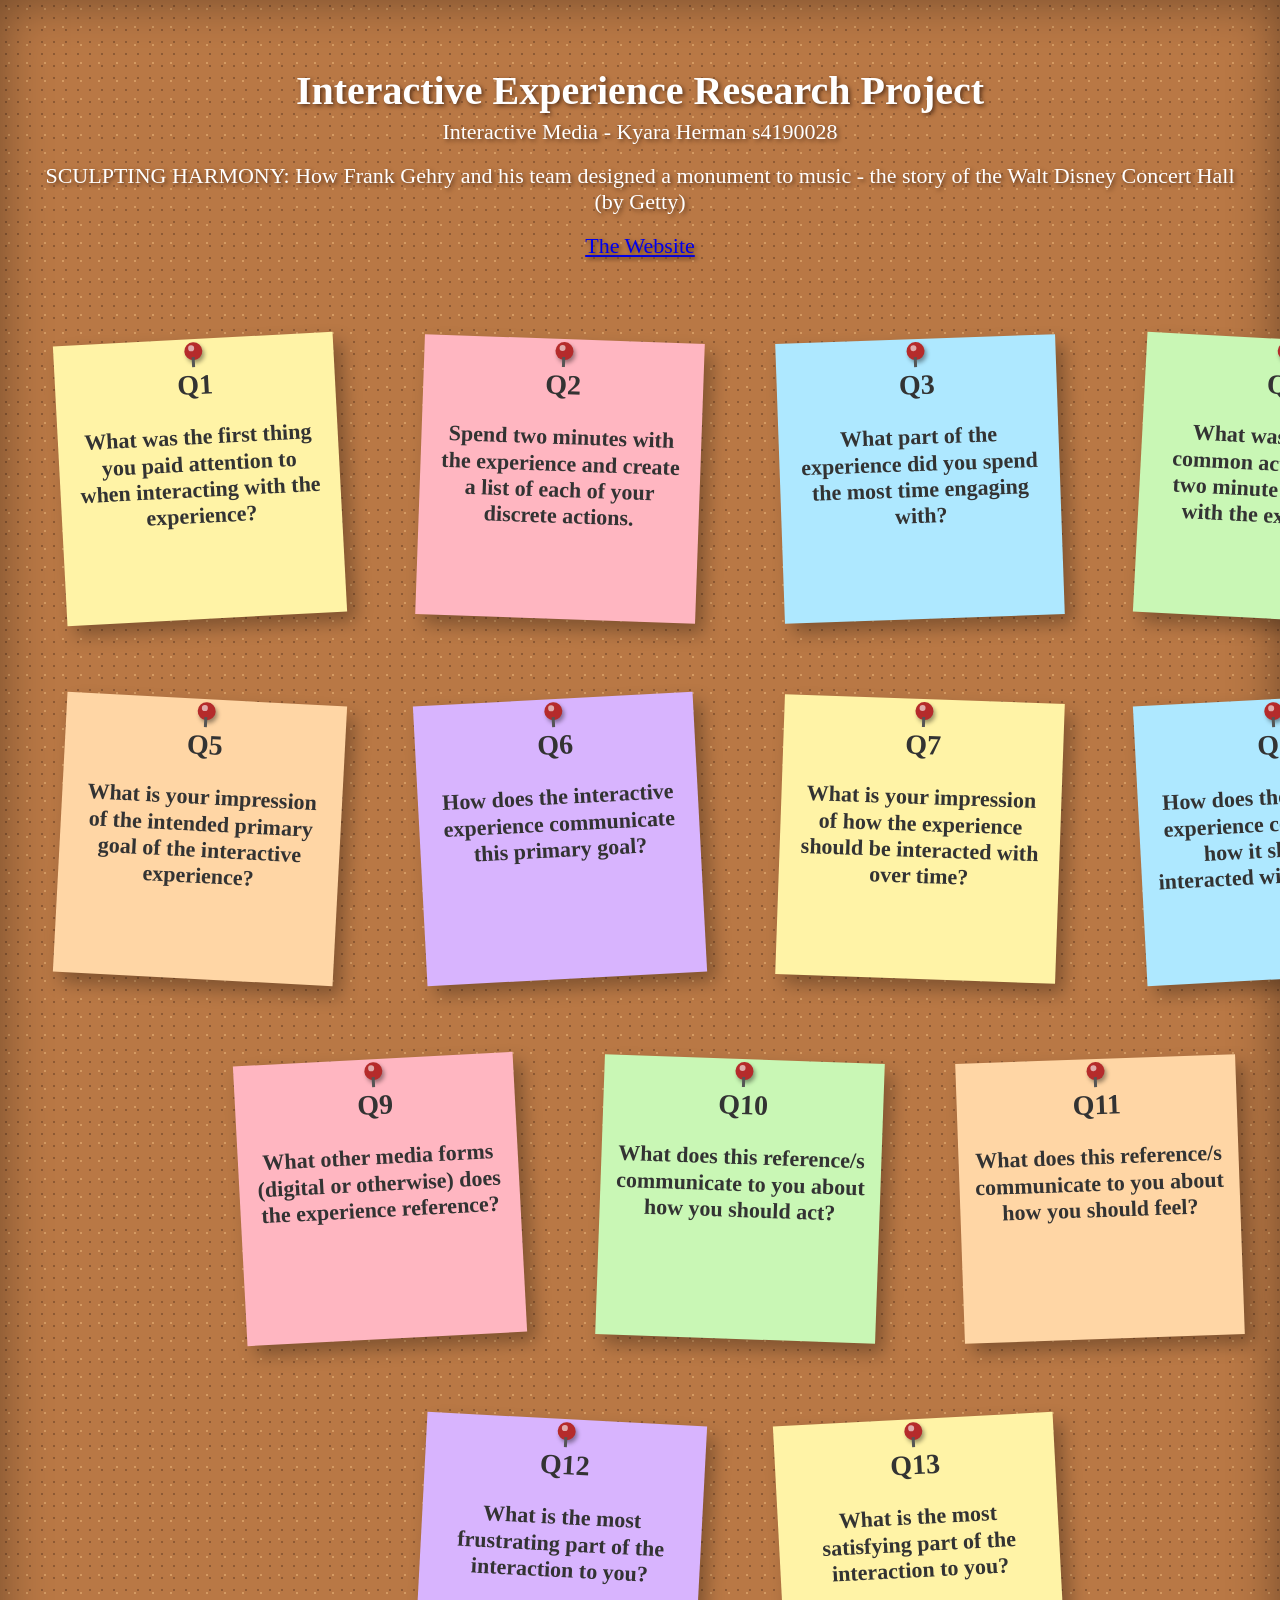
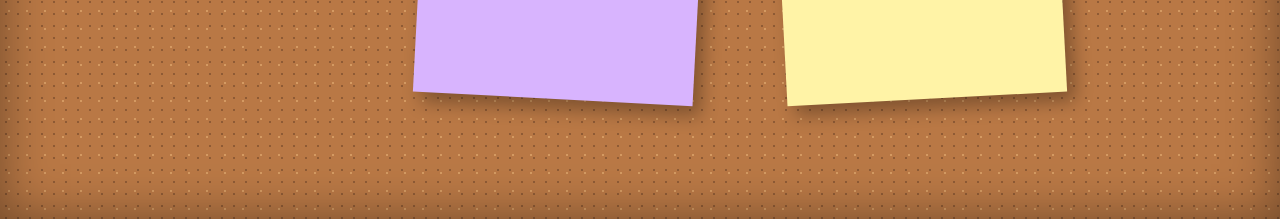
==== commit 5875b1be: "Update index.html" ====
--- a/Assessment1/index.html
+++ b/Assessment1/index.html
@@ -4,6 +4,7 @@
     <meta charset="UTF-8">
     <meta name="viewport" content="width=device-width, initial-scale=1.0">
 
+    <!--Title-->
     <title>Interactive Experience Research Project</title>
 
     <link rel="stylesheet" href="style.css">
@@ -15,14 +16,16 @@
 
     <h1>Interactive Experience Research Project</h1>
     <h2>Interactive Media - Kyara Herman s4190028</h2>
+
+    <!--Website information and link-->
     <h2>SCULPTING HARMONY: How Frank Gehry and his team designed a monument to music - the story of the Walt Disney Concert Hall (by Getty) </h2>
-   <h2> <a href="https://gehry.getty.edu/" target="_blank">Visit the Website</a></h2>
+   <h2> <a href="https://gehry.getty.edu/" target="_blank">The Website</a></h2>
 
 
     <div class="notes">
         <div class="note-row">
 
-            <!-- Q1 -->
+            <!-- Question 1 -->
             <div class="interactive-note">
                 <input type="checkbox" id="q1">
 
@@ -32,18 +35,20 @@
                     <h3>What was the first thing you paid attention to when interacting with the experience?</h3>
                 </label>
 
+            <!-- Popup for Question 1 -->
                 <div class="popup">
                     <label for="q1" class="popup-background"></label>
 
                     <div class="big-note">
                         <h2>Q1</h2>
+                        <img src="sc1.png" alt="Screenshot 1">
                         <p>The first thing I paid attention to was how interactive it was. The experience heavily relies on user participation. I had to scroll to each section to read and the headings would bend to the direction I scrolled in. In the opening page, I was able to read a brief introduction of the experience by dragging my cursor around, which revealed a path of words. The doodles also followed the direction of my cursor. I was also able to pause or skip the video anytime I wanted. I found this very unique and interesting and it stood out to me.</p>
                     </div>
                 </div>
             </div>
 
 
-            <!-- Q2 -->
+            <!-- Question 2 -->
             <div class="interactive-note">
                 <input type="checkbox" id="q2">
 
@@ -53,6 +58,7 @@
                     <h3>Spend two minutes with the experience and create a list of each of your discrete actions.</h3>
                 </label>
 
+            <!-- Popup for Question 2 -->
                 <div class="popup">
                     <label for="q2" class="popup-background"></label>
 
@@ -64,7 +70,7 @@
             </div>
 
 
-            <!-- Q3 -->
+            <!-- Question 3 -->
             <div class="interactive-note">
                 <input type="checkbox" id="q3">
 
@@ -74,11 +80,13 @@
                     <h3>What part of the experience did you spend the most time engaging with?</h3>
                 </label>
 
+            <!-- Popup for Question 3 -->
                 <div class="popup">
                     <label for="q3" class="popup-background"></label>
 
                     <div class="big-note">
                         <h2>Q3</h2>
+                        <img src="sc2.png" alt="Screenshot 2">
                         <p>I spent the most time watching the videos of each chapter. I found them very entertaining, being able to see Frank Gehry’s process in making the Walt Disney Concert Hall.
 </p>
                     </div>
@@ -86,7 +94,7 @@
             </div>
 
 
-            <!-- Q4 -->
+            <!-- Question 4 -->
             <div class="interactive-note">
                 <input type="checkbox" id="q4">
 
@@ -96,6 +104,8 @@
                     <h3>What was the most common action in your two minute interaction with the experience?</h3>
                 </label>
 
+                
+            <!-- Popup for Question 4 -->
                 <div class="popup">
                     <label for="q4" class="popup-background"></label>
 
@@ -111,7 +121,7 @@
 
         <div class="note-row">
 
-            <!-- Q5 -->
+            <!-- Question 5 -->
             <div class="interactive-note">
                 <input type="checkbox" id="q5">
 
@@ -120,12 +130,14 @@
                     <h2>Q5</h2>
                     <h3>What is your impression of the intended primary goal of the interactive experience?</h3>
                 </label>
-
+            
+            <!-- Popup for Question 5 -->
                 <div class="popup">
                     <label for="q5" class="popup-background"></label>
 
                     <div class="big-note">
                         <h2>Q5</h2>
+                        <img src="sc4.png" alt="Screenshot 4">
                         <p>I think the main goal is to educate the audience about how the Walt Disney Concert Hall was designed and built, while also showing the creative process behind Frank Gehry’s architecture. The experience  was just for showing the finished building, it was also to show the experimentation, models, and decisions that led to it.
 </p>
                     </div>
@@ -133,7 +145,7 @@
             </div>
 
 
-            <!-- Q6 -->
+            <!-- Question 6 -->
             <div class="interactive-note">
                 <input type="checkbox" id="q6">
 
@@ -143,18 +155,20 @@
                     <h3>How does the interactive experience communicate this primary goal?</h3>
                 </label>
 
+            <!-- Popup for Question 6 -->
                 <div class="popup">
                     <label for="q6" class="popup-background"></label>
 
                     <div class="big-note">
                         <h2>Q6</h2>
+                        <img src="sc3.png" alt="Screenshot 3">
                         <p>It communicates this through the combination of written information, photographs, sketches, models, animation, videos, and music. The experience is divided into three chapters; Ship in the Box, Sails of Steel, and Bouquet of Sound, which make the experience feel like a story.</p>
                     </div>
                 </div>
             </div>
 
 
-            <!-- Q7 -->
+            <!-- Question 7 -->
             <div class="interactive-note">
                 <input type="checkbox" id="q7">
 
@@ -164,6 +178,7 @@
                     <h3>What is your impression of how the experience should be interacted with over time?</h3>
                 </label>
 
+            <!-- Popup for Question 7 -->
                 <div class="popup">
                     <label for="q7" class="popup-background"></label>
 
@@ -175,7 +190,7 @@
             </div>
 
 
-            <!-- Q8 -->
+            <!-- Question 8 -->
             <div class="interactive-note">
                 <input type="checkbox" id="q8">
 
@@ -185,11 +200,13 @@
                     <h3>How does the interactive experience communicate how it should be interacted with over time?</h3>
                 </label>
 
+            <!-- Popup for Question 8 -->
                 <div class="popup">
                     <label for="q8" class="popup-background"></label>
 
                     <div class="big-note">
                         <h2>Q8</h2>
+                        <img src="sc5.png" alt="Screenshot 5">
                         <p>The website communicated this through its scrolling and chapter system. It encourages viewers to keep moving through the story rather than simply looking at just one page. In the end, it also includes an index of all the archival materials, suggesting that viewers can explore individual pieces of the collection after experiencing the main story. </p>
                     </div>
                 </div>
@@ -200,7 +217,7 @@
 
         <div class="note-row">
 
-            <!-- Q9 -->
+            <!-- Question 9 -->
             <div class="interactive-note">
                 <input type="checkbox" id="q9">
 
@@ -210,18 +227,20 @@
                     <h3>What other media forms (digital or otherwise) does the experience reference?</h3>
                 </label>
 
+            <!-- Popup for Question 9 -->
                 <div class="popup">
                     <label for="q9" class="popup-background"></label>
 
                     <div class="big-note">
                         <h2>Q9</h2>
+                        <img src="sc6.png" alt="Screenshot 6">
                         <p>It references several different media forms, including online exhibitions/websites, photography, film and video interviews, architectural drawings and sketches, physical models, 3D digital modeling, animation, archival documents, music, drone footage, and more.</p>
                     </div>
                 </div>
             </div>
 
 
-            <!-- Q10 -->
+            <!-- Question 10 -->
             <div class="interactive-note">
                 <input type="checkbox" id="q10">
 
@@ -231,6 +250,7 @@
                     <h3>What does this reference/s communicate to you about how you should act?</h3>
                 </label>
 
+            <!-- Popup for Question 10 -->
                 <div class="popup">
                     <label for="q10" class="popup-background"></label>
 
@@ -242,7 +262,7 @@
             </div>
 
 
-            <!-- Q11 -->
+            <!-- Question 11 -->
             <div class="interactive-note">
                 <input type="checkbox" id="q11">
 
@@ -252,6 +272,7 @@
                     <h3>What does this reference/s communicate to you about how you should feel?</h3>
                 </label>
 
+            <!-- Popup for Question 11 -->
                 <div class="popup">
                     <label for="q11" class="popup-background"></label>
 
@@ -267,7 +288,7 @@
 
         <div class="note-row">
 
-            <!-- Q12 -->
+            <!-- Question 12 -->
             <div class="interactive-note">
                 <input type="checkbox" id="q12">
 
@@ -277,6 +298,7 @@
                     <h3>What is the most frustrating part of the interaction to you?</h3>
                 </label>
 
+            <!-- Popup for Question 12 -->
                 <div class="popup">
                     <label for="q12" class="popup-background"></label>
 
@@ -288,7 +310,7 @@
             </div>
 
 
-            <!-- Q13 -->
+            <!-- Question 13 -->
             <div class="interactive-note">
                 <input type="checkbox" id="q13">
 
@@ -298,11 +320,13 @@
                     <h3>What is the most satisfying part of the interaction to you?</h3>
                 </label>
 
+            <!-- Popup for Question 13 -->
                 <div class="popup">
                     <label for="q13" class="popup-background"></label>
 
                     <div class="big-note">
                         <h2>Q13</h2>
+                        <img src="sc7.png" alt="Screenshot 7">
                         <p>I would say the most satisfying part is seeing the design process through the different models and sketches. It is interesting to see how simply physical models and drawings gradually developed into such. Complex building. The interactive format makes the research feel more like discovering the design process rather than simply reading about it.</p>
                     </div>
                 </div>
--- a/Assessment1/style.css
+++ b/Assessment1/style.css
@@ -359,18 +359,21 @@
 
 .pushpin::after {
     content: "";
-
     position: absolute;
-
     width: 3px;
     height: 10px;
-
     background: #555;
-
     left: 7px;
     top: 15px;
-
     transform: rotate(180deg);
-
     z-index: -1;
+}
+.big-note img {
+    display: block;
+    width: 80%;
+    max-width: 450px;
+    max-height: 250px;
+    object-fit: contain;
+    margin: 20px auto;
+    box-shadow: 3px 5px 10px rgba(0, 0, 0, 0.2);
 }
